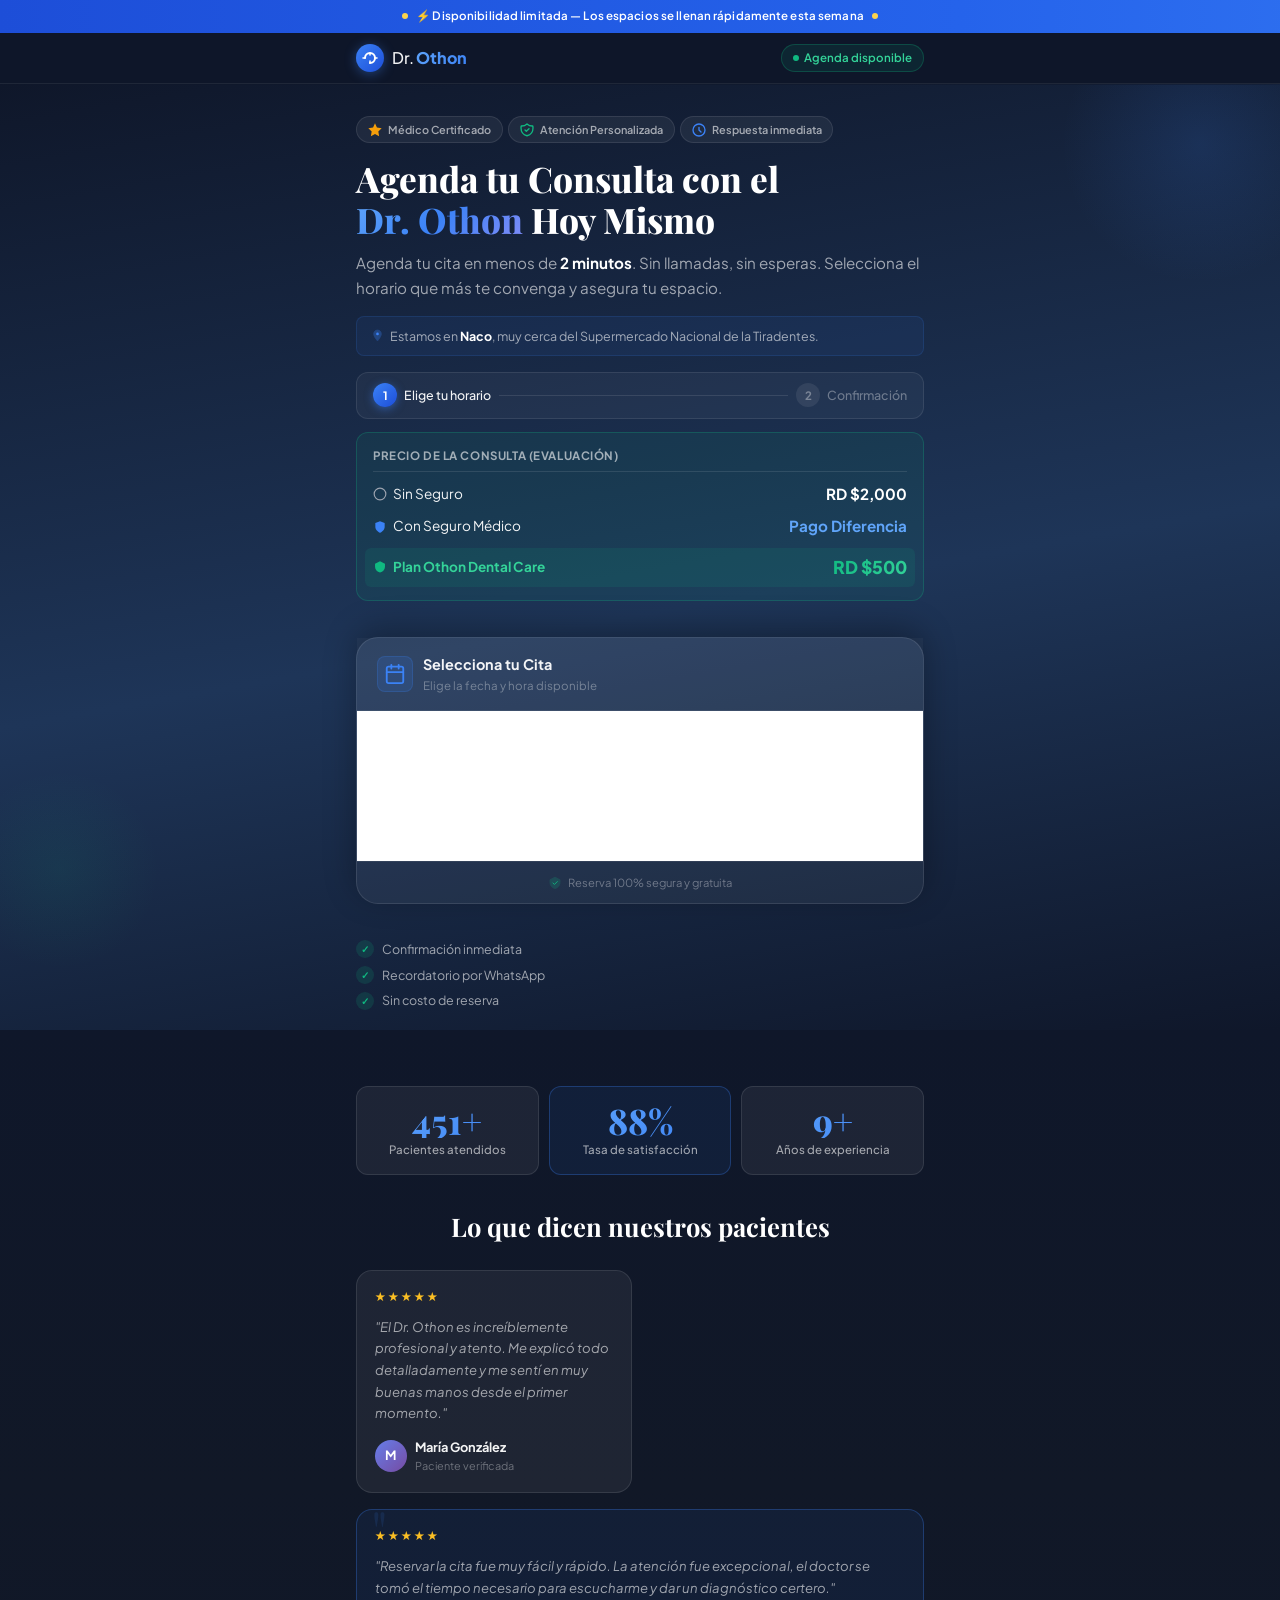
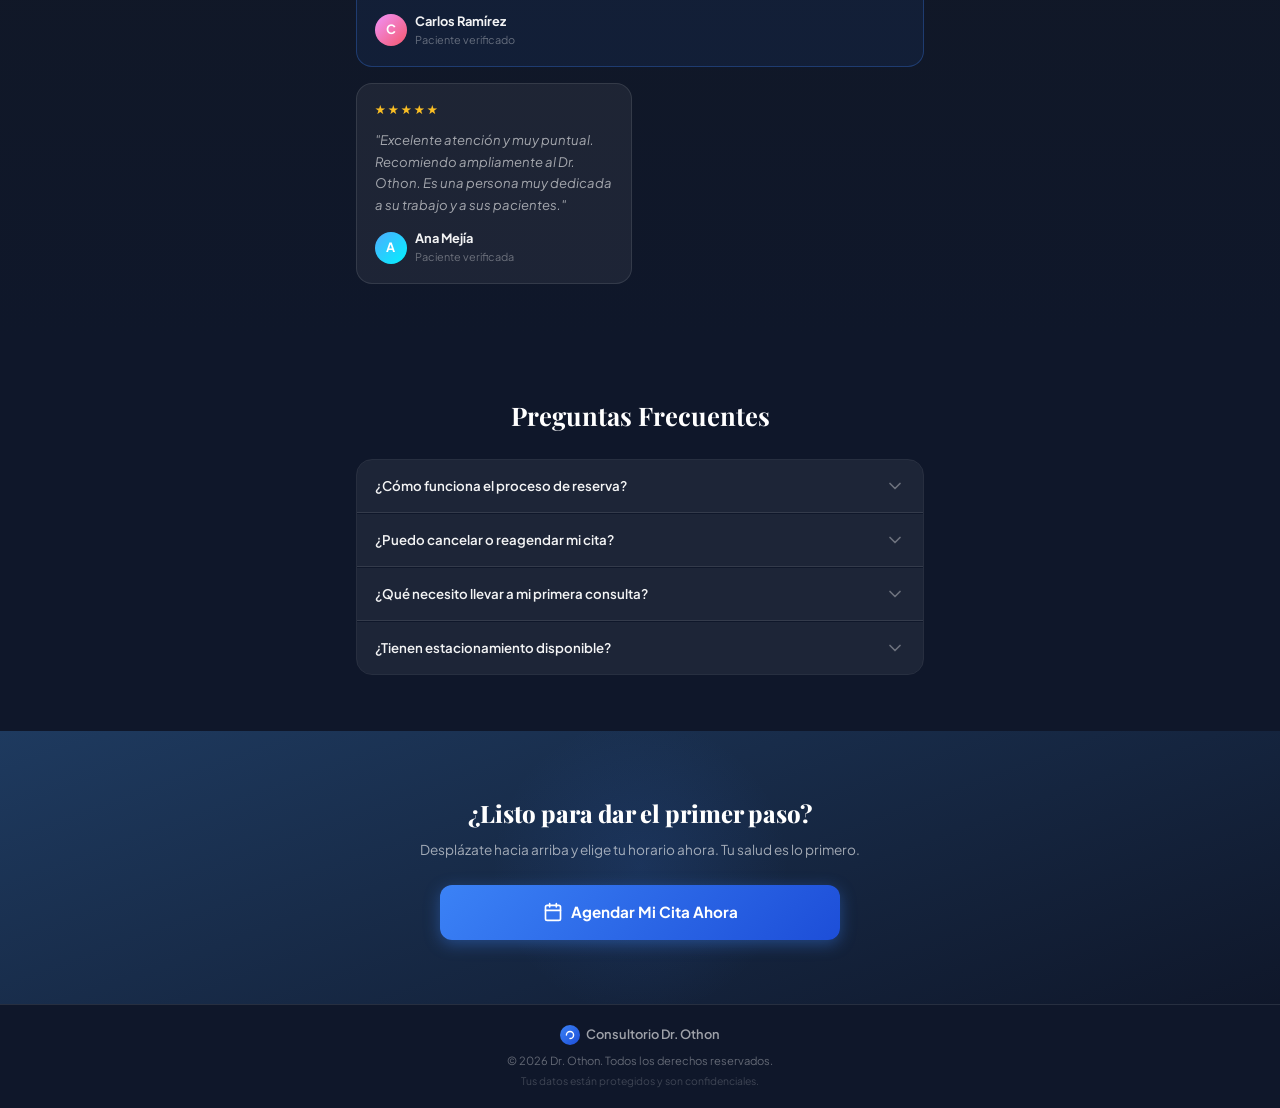
==== public/index.html @ 6ca579f5 "chore: move static files to public dir for stable Cloudflare compilation" ====
<!DOCTYPE html>
<html lang="es">
<head>
  <meta charset="UTF-8" />
  <meta name="viewport" content="width=device-width, initial-scale=1.0" />

  <!-- ── SEO Principal ─────────────────────────────────── -->
  <title>Agenda tu Cita con el Dr. Othon | Clínica Dental & Implantes en Naco</title>
  <meta name="description" content="Reserva tu consulta dental con el Dr. Othon en Boutique Dental, Naco. Atención personalizada, implantes y más. Agenda online en 2 minutos. RD $2,000." />
  <meta name="keywords" content="Dr Othon, dentista Naco, implantes dentales, cita dental, Boutique Dental, Santo Domingo" />
  <link rel="canonical" href="https://othonlanding.pages.dev/" />

  <!-- ── Open Graph (Facebook / WhatsApp) ─────────────── -->
  <meta property="og:type" content="website" />
  <meta property="og:url" content="https://othonlanding.pages.dev/" />
  <meta property="og:title" content="Agenda tu Cita con el Dr. Othon | Boutique Dental" />
  <meta property="og:description" content="Reserva tu consulta dental con el Dr. Othon. Atención de alta calidad en Naco. ¡Agenda hoy en 2 minutos!" />
  <meta property="og:locale" content="es_DO" />
  <meta property="og:site_name" content="Dr. Othon — Boutique Dental" />

  <!-- ── Twitter Card ───────────────────────────────────── -->
  <meta name="twitter:card" content="summary_large_image" />
  <meta name="twitter:title" content="Agenda tu Cita con el Dr. Othon" />
  <meta name="twitter:description" content="Reserva tu consulta dental en 2 minutos. Boutique Dental Naco, DR." />

  <!-- ── Tema y favicon ────────────────────────────────── -->
  <meta name="theme-color" content="#0f172a" />
  <meta name="msapplication-TileColor" content="#0f172a" />
  <link rel="icon" type="image/svg+xml" href="data:image/svg+xml,<svg xmlns='http://www.w3.org/2000/svg' viewBox='0 0 32 32'><circle cx='16' cy='16' r='16' fill='%231D4ED8'/><path d='M10 16c0-3.3 2.7-6 6-6s6 2.7 6 6-2.7 6-6 6' stroke='%23fff' stroke-width='2.5' stroke-linecap='round' fill='none'/><path d='M16 10v2M16 20v2M10 16H8M24 16h-2' stroke='%23fff' stroke-width='2' stroke-linecap='round'/></svg>" />

  <!-- ── Preconnects (performance) ─────────────────────── -->
  <link rel="preconnect" href="https://fonts.googleapis.com" />
  <link rel="preconnect" href="https://fonts.gstatic.com" crossorigin />
  <link rel="preconnect" href="https://api.leadways.app" crossorigin />
  <link rel="preconnect" href="https://connect.facebook.net" crossorigin />
  <link rel="dns-prefetch" href="https://www.facebook.com" />

  <!-- ── Fuentes ────────────────────────────────────────── -->
  <link href="https://fonts.googleapis.com/css2?family=Plus+Jakarta+Sans:wght@400;500;600;700;800&family=Playfair+Display:wght@700;800&display=swap" rel="stylesheet" />

  <!-- ── CSS ───────────────────────────────────────────── -->
  <link rel="stylesheet" href="styles.css" />

  <!-- ── Meta Pixel ────────────────────────────────────── -->
  <script>
    !function(f,b,e,v,n,t,s)
    {if(f.fbq)return;n=f.fbq=function(){n.callMethod?
    n.callMethod.apply(n,arguments):n.queue.push(arguments)};
    if(!f._fbq)f._fbq=n;n.push=n;n.loaded=!0;n.version='2.0';
    n.queue=[];t=b.createElement(e);t.async=!0;
    t.src=v;s=b.getElementsByTagName(e)[0];
    s.parentNode.insertBefore(t,s)}(window, document,'script',
    'https://connect.facebook.net/en_US/fbevents.js');
    fbq('init', '1824860601859421');
    fbq('track', 'PageView');
  </script>
  <noscript>
    <img height="1" width="1" style="display:none"
      src="https://www.facebook.com/tr?id=1824860601859421&ev=PageView&noscript=1" />
  </noscript>
</head>
<body>

  <!-- URGENCY BANNER -->
  <div class="urgency-banner" id="urgency-banner">
    <span class="pulse-dot"></span>
    <span>⚡ Disponibilidad limitada — Los espacios se llenan rápidamente esta semana</span>
    <span class="pulse-dot"></span>
  </div>

  <!-- HEADER -->
  <header class="header">
    <div class="header-inner">
      <div class="logo">
        <div class="logo-icon">
          <svg width="28" height="28" viewBox="0 0 28 28" fill="none" aria-hidden="true">
            <circle cx="14" cy="14" r="14" fill="url(#logo-grad)"/>
            <path d="M9 14c0-2.76 2.24-5 5-5s5 2.24 5 5-2.24 5-5 5" stroke="#fff" stroke-width="2" stroke-linecap="round"/>
            <path d="M14 9v2M14 17v2M9 14H7M21 14h-2" stroke="#fff" stroke-width="1.5" stroke-linecap="round"/>
            <defs>
              <linearGradient id="logo-grad" x1="0" y1="0" x2="28" y2="28" gradientUnits="userSpaceOnUse">
                <stop stop-color="#3B82F6"/>
                <stop offset="1" stop-color="#1D4ED8"/>
              </linearGradient>
            </defs>
          </svg>
        </div>
        <span class="logo-text">Dr. <strong>Othon</strong></span>
      </div>
      <div class="header-badge">
        <span class="badge-dot"></span>
        <span>Agenda disponible</span>
      </div>
    </div>
  </header>

  <!-- HERO SECTION -->
  <section class="hero">
    <div class="hero-bg-shapes">
      <div class="shape shape-1"></div>
      <div class="shape shape-2"></div>
      <div class="shape shape-3"></div>
    </div>
    <div class="container">
      <div class="hero-content">
        <div class="trust-badges">
          <div class="trust-badge">
            <svg width="16" height="16" viewBox="0 0 24 24" fill="none" aria-hidden="true"><path d="M12 2l2.9 6.3L22 9.3l-5 4.9 1.2 7L12 18l-6.2 3.2 1.2-7L2 9.3l7.1-1z" fill="#F59E0B"/></svg>
            Médico Certificado
          </div>
          <div class="trust-badge">
            <svg width="16" height="16" viewBox="0 0 24 24" fill="none" aria-hidden="true"><path d="M9 12l2 2 4-4m5.618-4.016A11.955 11.955 0 0112 2.944a11.955 11.955 0 01-8.618 3.04A12.02 12.02 0 003 9c0 5.591 3.824 10.29 9 11.622 5.176-1.332 9-6.03 9-11.622 0-1.042-.133-2.052-.382-3.016z" stroke="#10B981" stroke-width="2" stroke-linecap="round" stroke-linejoin="round"/></svg>
            Atención Personalizada
          </div>
          <div class="trust-badge">
            <svg width="16" height="16" viewBox="0 0 24 24" fill="none" aria-hidden="true"><path d="M12 8v4l3 3m6-3a9 9 0 11-18 0 9 9 0 0118 0z" stroke="#3B82F6" stroke-width="2" stroke-linecap="round" stroke-linejoin="round"/></svg>
            Respuesta inmediata
          </div>
        </div>

        <h1 class="hero-title">
          Agenda tu Consulta con el<br/>
          <span class="highlight-text">Dr. Othon</span> Hoy Mismo
        </h1>

        <p class="hero-subtitle">
          Agenda tu cita en menos de <strong>2 minutos</strong>. Sin llamadas, sin esperas.
          Selecciona el horario que más te convenga y asegura tu espacio.
        </p>

        <!-- UBICACION -->
        <div class="location-note">
          <svg width="13" height="13" viewBox="0 0 24 24" fill="none" aria-hidden="true"><path d="M12 2C8.13 2 5 5.13 5 9c0 5.25 7 13 7 13s7-7.75 7-13c0-3.87-3.13-7-7-7z" fill="#3B82F6" opacity=".3" stroke="#3B82F6" stroke-width="1.5"/><circle cx="12" cy="9" r="2.5" fill="#3B82F6"/></svg>
          <span>Estamos en <strong>Naco</strong>, muy cerca del Supermercado Nacional de la Tiradentes.</span>
        </div>

        <!-- STEP INDICATOR -->
        <div class="steps-indicator">
          <div class="step active" id="step-indicator-1">
            <div class="step-num">1</div>
            <span>Elige tu horario</span>
          </div>
          <div class="step-connector"></div>
          <div class="step" id="step-indicator-2">
            <div class="step-num">2</div>
            <span>Confirmación</span>
          </div>
        </div>

        <!-- PRICING OPTIONS -->
        <div class="price-tag" style="display: block; padding: 0.85rem 1rem;">
          <div style="font-size: 0.72rem; font-weight: 700; color: var(--text-secondary); text-transform: uppercase; letter-spacing: 0.05em; margin-bottom: 0.7rem; border-bottom: 1px solid rgba(255,255,255,0.1); padding-bottom: 0.4rem;">
            Precio de la consulta (Evaluación)
          </div>
          
          <!-- Variant 1 -->
          <div style="display: flex; justify-content: space-between; align-items: center; margin-bottom: 0.6rem;">
            <span style="font-size: 0.85rem; color: var(--text-primary); display: flex; align-items: center; gap: 6px;">
              <svg width="14" height="14" viewBox="0 0 24 24" fill="none"><circle cx="12" cy="12" r="10" stroke="#9CA3AF" stroke-width="2"/></svg>
              Sin Seguro
            </span>
            <span style="font-size: 0.95rem; font-weight: 700; color: #fff;">RD $2,000</span>
          </div>

          <!-- Variant 2 -->
          <div style="display: flex; justify-content: space-between; align-items: center; margin-bottom: 0.6rem;">
            <span style="font-size: 0.85rem; color: var(--text-primary); display: flex; align-items: center; gap: 6px;">
              <svg width="14" height="14" viewBox="0 0 24 24" fill="none"><path d="M12 22s8-4 8-10V5l-8-3-8 3v7c0 6 8 10 8 10z" fill="#3B82F6"/></svg>
              Con Seguro Médico
            </span>
            <span style="font-size: 0.95rem; font-weight: 700; color: #60A5FA;">Pago Diferencia</span>
          </div>
          
          <!-- Variant 3 -->
          <div style="display: flex; justify-content: space-between; align-items: center; background: rgba(16,185,129,0.1); padding: 0.4rem 0.5rem; margin: 0 -0.5rem; border-radius: 6px;">
            <span style="font-size: 0.85rem; display: flex; align-items: center; gap: 6px;">
              <svg width="14" height="14" viewBox="0 0 24 24" fill="none"><path d="M12 2l-8.5 4.5v5c0 4.6 3.6 8.9 8.5 10 4.9-1.1 8.5-5.4 8.5-10v-5L12 2z" fill="#10B981"/></svg>
              <strong style="color: var(--green-400);">Plan Othon Dental Care</strong>
            </span>
            <span style="font-size: 1.1rem; font-weight: 800; background: linear-gradient(135deg, #10B981, #34D399); -webkit-background-clip: text; -webkit-text-fill-color: transparent; background-clip: text;">RD $500</span>
          </div>
        </div>

      </div>

      <!-- CALENDAR CARD -->
      <div class="calendar-card" id="calendar-section">
        <div class="card-header">
          <div class="card-header-icon">
            <svg width="22" height="22" viewBox="0 0 24 24" fill="none" aria-hidden="true">
              <rect x="3" y="4" width="18" height="18" rx="2" stroke="#3B82F6" stroke-width="2"/>
              <path d="M3 10h18M8 2v4M16 2v4" stroke="#3B82F6" stroke-width="2" stroke-linecap="round"/>
            </svg>
          </div>
          <div>
            <h2 class="card-title">Selecciona tu Cita</h2>
            <p class="card-subtitle">Elige la fecha y hora disponible</p>
          </div>
        </div>

        <div class="calendar-wrapper">
          <iframe 
            src="https://api.leadways.app/widget/booking/D5LoocAgL6M0CqwpDb0W" 
            style="width: 100%;border:none;overflow: hidden;" 
            scrolling="no" 
            id="D5LoocAgL6M0CqwpDb0W_1774272347127">
          </iframe>
          <script src="https://api.leadways.app/js/form_embed.js" type="text/javascript"></script>
        </div>

        <div class="calendar-footer">
          <div class="security-note">
            <svg width="14" height="14" viewBox="0 0 24 24" fill="none" aria-hidden="true">
              <path d="M12 2l-8.5 4.5v5c0 4.6 3.6 8.9 8.5 10 4.9-1.1 8.5-5.4 8.5-10v-5L12 2z" fill="#10B981" opacity=".2" stroke="#10B981" stroke-width="1.5"/>
              <path d="M8.5 12l2.5 2.5 5-5" stroke="#10B981" stroke-width="1.5" stroke-linecap="round" stroke-linejoin="round"/>
            </svg>
            <span>Reserva 100% segura y gratuita</span>
          </div>
        </div>
      </div>

      <!-- BENEFITS ROW — debajo del calendario -->
      <div class="benefits-row">
        <div class="benefit-item">
          <div class="benefit-icon">✓</div>
          <span>Confirmación inmediata</span>
        </div>
        <div class="benefit-item">
          <div class="benefit-icon">✓</div>
          <span>Recordatorio por WhatsApp</span>
        </div>
        <div class="benefit-item">
          <div class="benefit-icon">✓</div>
          <span>Sin costo de reserva</span>
        </div>
      </div>
    </div>
  </section>

  <!-- SOCIAL PROOF SECTION -->
  <section class="social-proof">
    <div class="container">
      <div class="stat-cards">
        <div class="stat-card">
          <div class="stat-number">500+</div>
          <div class="stat-label">Pacientes atendidos</div>
        </div>
        <div class="stat-card stat-card--center">
          <div class="stat-number">98%</div>
          <div class="stat-label">Tasa de satisfacción</div>
        </div>
        <div class="stat-card">
          <div class="stat-number">10+</div>
          <div class="stat-label">Años de experiencia</div>
        </div>
      </div>

      <h2 class="section-title">Lo que dicen nuestros pacientes</h2>
      <div class="testimonials-grid">
        <div class="testimonial-card">
          <div class="testimonial-stars">★★★★★</div>
          <p class="testimonial-text">"El Dr. Othon es increíblemente profesional y atento. Me explicó todo detalladamente y me sentí en muy buenas manos desde el primer momento."</p>
          <div class="testimonial-author">
            <div class="author-avatar" style="background: linear-gradient(135deg, #667eea, #764ba2);">M</div>
            <div>
              <div class="author-name">María González</div>
              <div class="author-detail">Paciente verificada</div>
            </div>
          </div>
        </div>
        <div class="testimonial-card testimonial-card--featured">
          <div class="testimonial-stars">★★★★★</div>
          <p class="testimonial-text">"Reservar la cita fue muy fácil y rápido. La atención fue excepcional, el doctor se tomó el tiempo necesario para escucharme y dar un diagnóstico certero."</p>
          <div class="testimonial-author">
            <div class="author-avatar" style="background: linear-gradient(135deg, #f093fb, #f5576c);">C</div>
            <div>
              <div class="author-name">Carlos Ramírez</div>
              <div class="author-detail">Paciente verificado</div>
            </div>
          </div>
        </div>
        <div class="testimonial-card">
          <div class="testimonial-stars">★★★★★</div>
          <p class="testimonial-text">"Excelente atención y muy puntual. Recomiendo ampliamente al Dr. Othon. Es una persona muy dedicada a su trabajo y a sus pacientes."</p>
          <div class="testimonial-author">
            <div class="author-avatar" style="background: linear-gradient(135deg, #4facfe, #00f2fe);">A</div>
            <div>
              <div class="author-name">Ana Mejía</div>
              <div class="author-detail">Paciente verificada</div>
            </div>
          </div>
        </div>
      </div>
    </div>
  </section>

  <!-- FAQ SECTION -->
  <section class="faq-section">
    <div class="container-narrow">
      <h2 class="section-title">Preguntas Frecuentes</h2>
      <div class="faq-list">
        <div class="faq-item">
          <button class="faq-question" aria-expanded="false" onclick="toggleFaq(this)">
            <span>¿Cómo funciona el proceso de reserva?</span>
            <svg class="faq-icon" width="20" height="20" viewBox="0 0 24 24" fill="none"><path d="M6 9l6 6 6-6" stroke="currentColor" stroke-width="2" stroke-linecap="round" stroke-linejoin="round"/></svg>
          </button>
          <div class="faq-answer">
            <p>Es muy sencillo: selecciona la fecha y hora disponible en el calendario, completa tus datos de contacto y listo. Recibirás una confirmación inmediata por correo electrónico con todos los detalles de tu cita.</p>
          </div>
        </div>
        <div class="faq-item">
          <button class="faq-question" aria-expanded="false" onclick="toggleFaq(this)">
            <span>¿Puedo cancelar o reagendar mi cita?</span>
            <svg class="faq-icon" width="20" height="20" viewBox="0 0 24 24" fill="none"><path d="M6 9l6 6 6-6" stroke="currentColor" stroke-width="2" stroke-linecap="round" stroke-linejoin="round"/></svg>
          </button>
          <div class="faq-answer">
            <p>Sí, puedes cancelar o reagendar tu cita con al menos 24 horas de anticipación. Encontrarás el enlace para hacerlo en el correo de confirmación que recibirás.</p>
          </div>
        </div>
        <div class="faq-item">
          <button class="faq-question" aria-expanded="false" onclick="toggleFaq(this)">
            <span>¿Qué necesito llevar a mi primera consulta?</span>
            <svg class="faq-icon" width="20" height="20" viewBox="0 0 24 24" fill="none"><path d="M6 9l6 6 6-6" stroke="currentColor" stroke-width="2" stroke-linecap="round" stroke-linejoin="round"/></svg>
          </button>
          <div class="faq-answer">
            <p>Para tu primera consulta te recomendamos traer tu identificación personal, cualquier resultado de exámenes previos relevantes y una lista de los medicamentos que tomas actualmente si aplica.</p>
          </div>
        </div>
        <div class="faq-item">
          <button class="faq-question" aria-expanded="false" onclick="toggleFaq(this)">
            <span>¿Tienen estacionamiento disponible?</span>
            <svg class="faq-icon" width="20" height="20" viewBox="0 0 24 24" fill="none"><path d="M6 9l6 6 6-6" stroke="currentColor" stroke-width="2" stroke-linecap="round" stroke-linejoin="round"/></svg>
          </button>
          <div class="faq-answer">
            <p>Sí, contamos con estacionamiento disponible para nuestros pacientes. Al confirmar tu cita, recibirás instrucciones detalladas sobre cómo llegar a nuestra consulta.</p>
          </div>
        </div>
      </div>
    </div>
  </section>

  <!-- FINAL CTA -->
  <section class="final-cta">
    <div class="container-narrow text-center">
      <h2 class="cta-title">¿Listo para dar el primer paso?</h2>
      <p class="cta-subtitle">Desplázate hacia arriba y elige tu horario ahora. Tu salud es lo primero.</p>
      <a href="#calendar-section" class="btn-primary btn-large" id="scroll-to-calendar-btn">
        <svg width="20" height="20" viewBox="0 0 24 24" fill="none" aria-hidden="true">
          <rect x="3" y="4" width="18" height="18" rx="2" stroke="currentColor" stroke-width="2"/>
          <path d="M3 10h18M8 2v4M16 2v4" stroke="currentColor" stroke-width="2" stroke-linecap="round"/>
        </svg>
        Agendar Mi Cita Ahora
      </a>
    </div>
  </section>

  <!-- FOOTER -->
  <footer class="footer">
    <div class="container">
      <div class="footer-inner">
        <div class="footer-logo">
          <svg width="20" height="20" viewBox="0 0 28 28" fill="none" aria-hidden="true">
            <circle cx="14" cy="14" r="14" fill="url(#logo-grad2)"/>
            <path d="M9 14c0-2.76 2.24-5 5-5s5 2.24 5 5-2.24 5-5 5" stroke="#fff" stroke-width="2" stroke-linecap="round"/>
            <defs>
              <linearGradient id="logo-grad2" x1="0" y1="0" x2="28" y2="28" gradientUnits="userSpaceOnUse">
                <stop stop-color="#3B82F6"/><stop offset="1" stop-color="#1D4ED8"/>
              </linearGradient>
            </defs>
          </svg>
          <span>Consultorio Dr. Othon</span>
        </div>
        <p class="footer-copy">© 2026 Dr. Othon. Todos los derechos reservados.</p>
        <p class="footer-note">Tus datos están protegidos y son confidenciales.</p>
      </div>
    </div>
  </footer>

  <!-- form_embed.js ya está cargado junto al iframe arriba -->
  <script src="main.js"></script>
</body>
</html>
---- public/styles.css ----
/* =========================================================
   DR. OTHON LANDING — MOBILE-FIRST STYLES
   Todo está diseñado para móvil por defecto.
   Desktop es secundario.
   ========================================================= */

/* ── Reset & Base ────────────────────────────────────────── */
*, *::before, *::after {
  box-sizing: border-box;
  margin: 0;
  padding: 0;
}

:root {
  --blue-500:   #3B82F6;
  --blue-600:   #2563EB;
  --blue-700:   #1D4ED8;
  --green-400:  #34D399;
  --green-500:  #10B981;
  --amber-400:  #FBBF24;
  --amber-500:  #F59E0B;
  --slate-900:  #0f172a;
  --slate-800:  #1e293b;
  --white:      #ffffff;
  --glass-bg:   rgba(255,255,255,0.06);
  --glass-border: rgba(255,255,255,0.1);
  --text-primary: rgba(255,255,255,0.95);
  --text-secondary: rgba(255,255,255,0.6);
  --text-muted:  rgba(255,255,255,0.35);
  --radius-sm:  8px;
  --radius-md:  12px;
  --radius-lg:  16px;
  --radius-xl:  22px;
  --transition: 0.2s cubic-bezier(0.4, 0, 0.2, 1);
}

html {
  scroll-behavior: smooth;
  -webkit-text-size-adjust: 100%;
}

body {
  font-family: 'Plus Jakarta Sans', -apple-system, BlinkMacSystemFont, sans-serif;
  background-color: var(--slate-900);
  color: var(--text-primary);
  line-height: 1.5;
  -webkit-font-smoothing: antialiased;
  -moz-osx-font-smoothing: grayscale;
  overflow-x: hidden;
  /* Soporte para notch / safe area en iPhone */
  padding-bottom: env(safe-area-inset-bottom);
}

/* ── Layout ──────────────────────────────────────────────── */
.container {
  width: 100%;
  max-width: 480px;      /* Ancho máximo tipo app */
  margin: 0 auto;
  padding: 0 1rem;
}

.container-narrow {
  width: 100%;
  max-width: 480px;
  margin: 0 auto;
  padding: 0 1rem;
}

.text-center { text-align: center; }

/* ── Urgency Banner ─────────────────────────────────────── */
.urgency-banner {
  background: linear-gradient(90deg, #1D4ED8, #2563EB, #3B82F6, #2563EB, #1D4ED8);
  background-size: 300% 100%;
  animation: gradient-shift 4s ease infinite;
  color: #fff;
  font-size: 0.72rem;
  font-weight: 600;
  text-align: center;
  padding: 0.55rem 0.75rem;
  display: flex;
  align-items: center;
  justify-content: center;
  gap: 8px;
  letter-spacing: 0.01em;
  position: sticky;
  top: 0;
  z-index: 1000;
  line-height: 1.3;
}

@keyframes gradient-shift {
  0%, 100% { background-position: 0% 50%; }
  50%       { background-position: 100% 50%; }
}

.pulse-dot {
  display: inline-block;
  width: 6px;
  height: 6px;
  background: #FCD34D;
  border-radius: 50%;
  flex-shrink: 0;
  animation: pulse-dot 1.5s ease infinite;
}

@keyframes pulse-dot {
  0%, 100% { opacity: 1; transform: scale(1); }
  50%       { opacity: 0.5; transform: scale(0.7); }
}

/* ── Header ──────────────────────────────────────────────── */
.header {
  background: rgba(15,23,42,0.92);
  backdrop-filter: blur(16px);
  -webkit-backdrop-filter: blur(16px);
  border-bottom: 1px solid rgba(255,255,255,0.07);
  position: sticky;
  top: 29px;      /* altura del urgency banner */
  z-index: 900;
  padding: 0.7rem 0;
}

.header-inner {
  max-width: 480px;
  margin: 0 auto;
  padding: 0 1rem;
  display: flex;
  align-items: center;
  justify-content: space-between;
}

.logo {
  display: flex;
  align-items: center;
  gap: 8px;
}

.logo-icon {
  display: flex;
  align-items: center;
  justify-content: center;
  filter: drop-shadow(0 2px 6px rgba(59,130,246,0.4));
}

.logo-text {
  font-size: 1rem;
  font-weight: 500;
  color: var(--text-primary);
  letter-spacing: -0.01em;
}

.logo-text strong {
  font-weight: 800;
  background: linear-gradient(135deg, #60A5FA, #3B82F6);
  -webkit-background-clip: text;
  -webkit-text-fill-color: transparent;
  background-clip: text;
}

.header-badge {
  display: flex;
  align-items: center;
  gap: 5px;
  font-size: 0.72rem;
  font-weight: 600;
  color: var(--green-400);
  background: rgba(16,185,129,0.1);
  border: 1px solid rgba(16,185,129,0.25);
  border-radius: 100px;
  padding: 0.28rem 0.7rem;
  white-space: nowrap;
}

.badge-dot {
  width: 6px;
  height: 6px;
  background: var(--green-500);
  border-radius: 50%;
  animation: pulse-dot 1.5s ease infinite;
}

/* ── Hero Section — columna única ────────────────────────── */
.hero {
  padding: 1.5rem 0 0;
  position: relative;
  overflow: hidden;
  background: linear-gradient(170deg, #0f172a 0%, #1e3558 55%, #0f172a 100%);
}

/* Shapes sutiles de fondo */
.hero-bg-shapes { position: absolute; inset: 0; pointer-events: none; overflow: hidden; }
.shape { position: absolute; border-radius: 50%; }
.shape-1 {
  width: 280px; height: 280px;
  background: radial-gradient(circle, rgba(59,130,246,0.14) 0%, transparent 70%);
  top: -80px; right: -60px;
  animation: float-1 8s ease-in-out infinite;
}
.shape-2 {
  width: 200px; height: 200px;
  background: radial-gradient(circle, rgba(16,185,129,0.08) 0%, transparent 70%);
  bottom: 60px; left: -40px;
  animation: float-2 10s ease-in-out infinite;
}
.shape-3 { display: none; } /* No se necesita en móvil */

@keyframes float-1 {
  0%, 100% { transform: translate(0, 0) scale(1); }
  50%       { transform: translate(-10px, 12px) scale(1.04); }
}
@keyframes float-2 {
  0%, 100% { transform: translate(0, 0) scale(1); }
  50%       { transform: translate(8px, -8px) scale(1.02); }
}

/* Hero: columna única */
.hero .container {
  display: flex;
  flex-direction: column;
  gap: 1.25rem;
  position: relative;
  z-index: 1;
}

.hero-content {
  padding-top: 0;
}

/* Trust badges — fila compacta */
.trust-badges {
  display: flex;
  flex-wrap: wrap;
  gap: 5px;
  margin-bottom: 1rem;
}

.trust-badge {
  display: flex;
  align-items: center;
  gap: 5px;
  font-size: 0.68rem;
  font-weight: 600;
  color: var(--text-secondary);
  background: rgba(255,255,255,0.06);
  border: 1px solid rgba(255,255,255,0.09);
  border-radius: 100px;
  padding: 0.28rem 0.65rem;
  transition: var(--transition);
}

/* Hero title — compacto */
.hero-title {
  font-family: 'Playfair Display', Georgia, serif;
  font-size: 1.75rem;
  font-weight: 800;
  line-height: 1.15;
  margin-bottom: 0.6rem;
  color: var(--white);
}

.highlight-text {
  background: linear-gradient(135deg, #60A5FA 0%, #3B82F6 50%, #818CF8 100%);
  -webkit-background-clip: text;
  -webkit-text-fill-color: transparent;
  background-clip: text;
}

.hero-subtitle {
  font-size: 0.88rem;
  color: var(--text-secondary);
  line-height: 1.65;
  margin-bottom: 1rem;
}

.hero-subtitle strong { color: var(--white); }

/* Nota de ubicacion */
.location-note {
  display: flex;
  align-items: flex-start;
  gap: 6px;
  font-size: 0.78rem;
  color: var(--text-secondary);
  line-height: 1.5;
  margin-bottom: 1rem;
  background: rgba(59,130,246,0.07);
  border: 1px solid rgba(59,130,246,0.15);
  border-radius: var(--radius-sm);
  padding: 0.6rem 0.85rem;
}

.location-note svg { flex-shrink: 0; margin-top: 2px; }
.location-note strong { color: var(--white); }

/* Price tag — ancho completo */
.price-tag {
  display: flex;
  flex-direction: column;
  gap: 2px;
  background: rgba(16,185,129,0.08);
  border: 1px solid rgba(16,185,129,0.25);
  border-radius: var(--radius-md);
  padding: 0.65rem 1rem;
  margin-bottom: 1rem;
}

.price-tag-inner {
  display: flex;
  align-items: center;
  gap: 8px;
}

.price-label {
  font-size: 0.7rem;
  font-weight: 600;
  color: var(--text-secondary);
  text-transform: uppercase;
  letter-spacing: 0.06em;
}

.price-amount {
  font-size: 1.3rem;
  font-weight: 800;
  background: linear-gradient(135deg, #FBBF24, #F59E0B);
  -webkit-background-clip: text;
  -webkit-text-fill-color: transparent;
  background-clip: text;
  line-height: 1;
}

.price-note {
  font-size: 0.68rem;
  color: var(--text-muted);
}

/* Steps indicator — compacto */
.steps-indicator {
  display: flex;
  align-items: center;
  margin-bottom: 0.85rem;
  background: rgba(255,255,255,0.04);
  border: 1px solid rgba(255,255,255,0.09);
  border-radius: var(--radius-md);
  padding: 0.65rem 1rem;
}

.step {
  display: flex;
  align-items: center;
  gap: 7px;
  font-size: 0.78rem;
  font-weight: 500;
  color: var(--text-muted);
  transition: var(--transition);
}

.step.active { color: var(--text-primary); }

.step-num {
  width: 24px;
  height: 24px;
  border-radius: 50%;
  background: rgba(255,255,255,0.08);
  display: flex;
  align-items: center;
  justify-content: center;
  font-size: 0.72rem;
  font-weight: 700;
  flex-shrink: 0;
  transition: var(--transition);
}

.step.active .step-num {
  background: linear-gradient(135deg, var(--blue-500), var(--blue-700));
  box-shadow: 0 2px 8px rgba(59,130,246,0.5);
  color: #fff;
}

.step-connector {
  flex: 1;
  height: 1px;
  background: rgba(255,255,255,0.1);
  margin: 0 8px;
}

/* Benefits row — compacto, debajo del calendario */
.benefits-row {
  display: flex;
  flex-direction: column;
  gap: 7px;
  padding: 1rem 0 1.25rem;
}

.benefit-item {
  display: flex;
  align-items: center;
  gap: 8px;
  font-size: 0.78rem;
  color: var(--text-secondary);
}

.benefit-icon {
  width: 18px;
  height: 18px;
  border-radius: 50%;
  background: rgba(16,185,129,0.15);
  color: var(--green-500);
  display: flex;
  align-items: center;
  justify-content: center;
  font-size: 0.6rem;
  font-weight: 700;
  flex-shrink: 0;
}

/* ── Calendar Card — full width, columna única ───────────── */
.calendar-card {
  background: rgba(255,255,255,0.05);
  border: 1px solid rgba(255,255,255,0.1);
  border-radius: var(--radius-xl) var(--radius-xl) 0 0;
  /* sin overflow:hidden para no cortar el iframe */
  box-shadow: 0 -8px 32px rgba(0,0,0,0.3);
  animation: card-appear 0.6s cubic-bezier(0.16, 1, 0.3, 1) 0.15s both;
  /* Quitar el margen lateral para que el calendario sea full-width */
  margin: 0 -1rem;
}

@keyframes card-appear {
  from { opacity: 0; transform: translateY(20px); }
  to   { opacity: 1; transform: translateY(0); }
}

.card-header {
  display: flex;
  align-items: center;
  gap: 10px;
  padding: 1rem 1.25rem;
  border-bottom: 1px solid rgba(255,255,255,0.07);
  background: rgba(255,255,255,0.03);
}

.card-header-icon {
  width: 36px;
  height: 36px;
  border-radius: var(--radius-sm);
  background: rgba(59,130,246,0.15);
  border: 1px solid rgba(59,130,246,0.2);
  display: flex;
  align-items: center;
  justify-content: center;
  flex-shrink: 0;
}

.card-title {
  font-size: 0.9rem;
  font-weight: 700;
  color: var(--text-primary);
}

.card-subtitle {
  font-size: 0.72rem;
  color: var(--text-muted);
  margin-top: 1px;
}

.calendar-wrapper {
  padding: 0;
  background: #ffffff;
}

.calendar-wrapper iframe {
  width: 100%;
  border: none;
  overflow: hidden;
  display: block;
}

.calendar-footer {
  padding: 0.75rem 1.25rem;
  border-top: 1px solid rgba(255,255,255,0.07);
  display: flex;
  align-items: center;
  justify-content: center;
}

.security-note {
  display: flex;
  align-items: center;
  gap: 6px;
  font-size: 0.7rem;
  color: var(--text-muted);
}

/* ── Section Titles ──────────────────────────────────────── */
.section-title {
  font-family: 'Playfair Display', Georgia, serif;
  font-size: 1.4rem;
  font-weight: 700;
  color: var(--white);
  text-align: center;
  margin-bottom: 1.5rem;
}

/* ── Social Proof ────────────────────────────────────────── */
.social-proof {
  padding: 2.5rem 0;
  background: linear-gradient(180deg, #0f172a, #111827, #0f172a);
}

/* Stats — 3 en fila compacta */
.stat-cards {
  display: grid;
  grid-template-columns: repeat(3, 1fr);
  gap: 0.6rem;
  margin-bottom: 2rem;
}

.stat-card {
  background: var(--glass-bg);
  border: 1px solid var(--glass-border);
  border-radius: var(--radius-md);
  padding: 1rem 0.5rem;
  text-align: center;
  transition: var(--transition);
}

.stat-card--center {
  border-color: rgba(59,130,246,0.3);
  background: rgba(59,130,246,0.08);
}

.stat-number {
  font-family: 'Playfair Display', serif;
  font-size: 1.8rem;
  font-weight: 800;
  background: linear-gradient(135deg, #60A5FA, #3B82F6);
  -webkit-background-clip: text;
  -webkit-text-fill-color: transparent;
  background-clip: text;
  line-height: 1;
  margin-bottom: 0.3rem;
}

.stat-label {
  font-size: 0.65rem;
  color: var(--text-secondary);
  font-weight: 500;
  line-height: 1.3;
}

/* Testimonials — columna única */
.testimonials-grid {
  display: flex;
  flex-direction: column;
  gap: 0.75rem;
}

.testimonial-card {
  background: var(--glass-bg);
  border: 1px solid var(--glass-border);
  border-radius: var(--radius-lg);
  padding: 1.1rem;
  transition: var(--transition);
}

.testimonial-card--featured {
  border-color: rgba(59,130,246,0.3);
  background: rgba(59,130,246,0.07);
  position: relative;
}

.testimonial-card--featured::before {
  content: '"';
  position: absolute;
  top: -8px; left: 14px;
  font-size: 3.5rem;
  font-family: 'Playfair Display', serif;
  color: rgba(59,130,246,0.12);
  line-height: 1;
}

.testimonial-stars {
  color: var(--amber-400);
  font-size: 0.75rem;
  margin-bottom: 0.6rem;
  letter-spacing: 2px;
}

.testimonial-text {
  font-size: 0.82rem;
  color: var(--text-secondary);
  line-height: 1.65;
  margin-bottom: 0.85rem;
  font-style: italic;
}

.testimonial-author {
  display: flex;
  align-items: center;
  gap: 8px;
}

.author-avatar {
  width: 32px;
  height: 32px;
  border-radius: 50%;
  display: flex;
  align-items: center;
  justify-content: center;
  font-size: 0.8rem;
  font-weight: 700;
  color: #fff;
  flex-shrink: 0;
}

.author-name {
  font-size: 0.8rem;
  font-weight: 700;
  color: var(--text-primary);
}

.author-detail {
  font-size: 0.68rem;
  color: var(--text-muted);
  margin-top: 1px;
}

/* ── FAQ ─────────────────────────────────────────────────── */
.faq-section {
  padding: 2.5rem 0;
  background: #0f172a;
}

.faq-list {
  display: flex;
  flex-direction: column;
  gap: 1px;
  border: 1px solid var(--glass-border);
  border-radius: var(--radius-lg);
  overflow: hidden;
}

.faq-item {
  background: var(--glass-bg);
  border-bottom: 1px solid var(--glass-border);
}

.faq-item:last-child { border-bottom: none; }

.faq-question {
  width: 100%;
  display: flex;
  align-items: center;
  justify-content: space-between;
  gap: 0.75rem;
  padding: 1rem 1.1rem;
  background: none;
  border: none;
  cursor: pointer;
  font-family: inherit;
  font-size: 0.83rem;
  font-weight: 600;
  color: var(--text-primary);
  text-align: left;
  transition: var(--transition);
  /* Área táctil mínima para móvil */
  min-height: 48px;
}

.faq-question:hover {
  background: rgba(255,255,255,0.04);
}

.faq-icon {
  flex-shrink: 0;
  color: var(--text-muted);
  transition: transform 0.3s ease;
}

.faq-question[aria-expanded="true"] .faq-icon {
  transform: rotate(180deg);
}

.faq-answer {
  max-height: 0;
  overflow: hidden;
  transition: max-height 0.35s ease, padding 0.35s ease;
  padding: 0 1.1rem;
}

.faq-answer.open {
  max-height: 200px;
  padding: 0 1.1rem 1rem;
}

.faq-answer p {
  font-size: 0.8rem;
  color: var(--text-secondary);
  line-height: 1.7;
}

/* ── Final CTA ───────────────────────────────────────────── */
.final-cta {
  padding: 3rem 0;
  background: linear-gradient(160deg, #1e3a5f 0%, #0f172a 100%);
  position: relative;
  overflow: hidden;
}

.final-cta::before {
  content: '';
  position: absolute;
  width: 300px; height: 300px;
  background: radial-gradient(circle, rgba(59,130,246,0.12) 0%, transparent 70%);
  top: 50%; left: 50%;
  transform: translate(-50%, -50%);
  border-radius: 50%;
}

.cta-title {
  font-family: 'Playfair Display', Georgia, serif;
  font-size: 1.5rem;
  font-weight: 800;
  color: var(--white);
  margin-bottom: 0.6rem;
  position: relative;
}

.cta-subtitle {
  font-size: 0.85rem;
  color: var(--text-secondary);
  margin-bottom: 1.5rem;
  position: relative;
}

/* ── Buttons ─────────────────────────────────────────────── */
.btn-primary {
  display: inline-flex;
  align-items: center;
  justify-content: center;
  gap: 8px;
  background: linear-gradient(135deg, var(--blue-500), var(--blue-700));
  color: #ffffff;
  text-decoration: none;
  font-family: inherit;
  font-weight: 700;
  font-size: 0.9rem;
  padding: 0.85rem 1.75rem;
  border-radius: var(--radius-md);
  border: none;
  cursor: pointer;
  transition: all 0.2s ease;
  box-shadow: 0 4px 16px rgba(59,130,246,0.4);
  position: relative;
  overflow: hidden;
  /* Área táctil mínima */
  min-height: 48px;
}

.btn-primary:hover, .btn-primary:active {
  transform: translateY(-1px);
  box-shadow: 0 6px 20px rgba(59,130,246,0.55);
}

.btn-large {
  padding: 1rem 2rem;
  font-size: 0.95rem;
  width: 100%;
  max-width: 340px;
}

/* ── Footer ──────────────────────────────────────────────── */
.footer {
  background: var(--slate-900);
  border-top: 1px solid var(--glass-border);
  padding: 1.25rem 0;
}

.footer-inner {
  display: flex;
  flex-direction: column;
  align-items: center;
  gap: 0.25rem;
  text-align: center;
}

.footer-logo {
  display: flex;
  align-items: center;
  gap: 6px;
  font-size: 0.8rem;
  font-weight: 600;
  color: var(--text-secondary);
  margin-bottom: 0.2rem;
}

.footer-copy {
  font-size: 0.7rem;
  color: var(--text-muted);
}

.footer-note {
  font-size: 0.65rem;
  color: rgba(255,255,255,0.2);
}

/* ── Desktop — solo ajustes mínimos ─────────────────────── */
@media (min-width: 640px) {
  .container,
  .container-narrow { max-width: 600px; }
  .header-inner { max-width: 600px; }

  .hero { padding: 2rem 0 0; }
  .hero-title { font-size: 2.2rem; }
  .hero-subtitle { font-size: 0.95rem; }

  .calendar-card {
    margin: 0;
    border-radius: var(--radius-xl);
  }

  .stat-number { font-size: 2.2rem; }
  .stat-label { font-size: 0.72rem; }

  .testimonials-grid {
    display: grid;
    grid-template-columns: 1fr 1fr;
    gap: 1rem;
  }
  .testimonial-card--featured {
    grid-column: 1 / -1;
  }

  .btn-large { max-width: 400px; }
  .section-title { font-size: 1.6rem; }
  .social-proof, .faq-section { padding: 3.5rem 0; }
  .final-cta { padding: 4rem 0; }
}
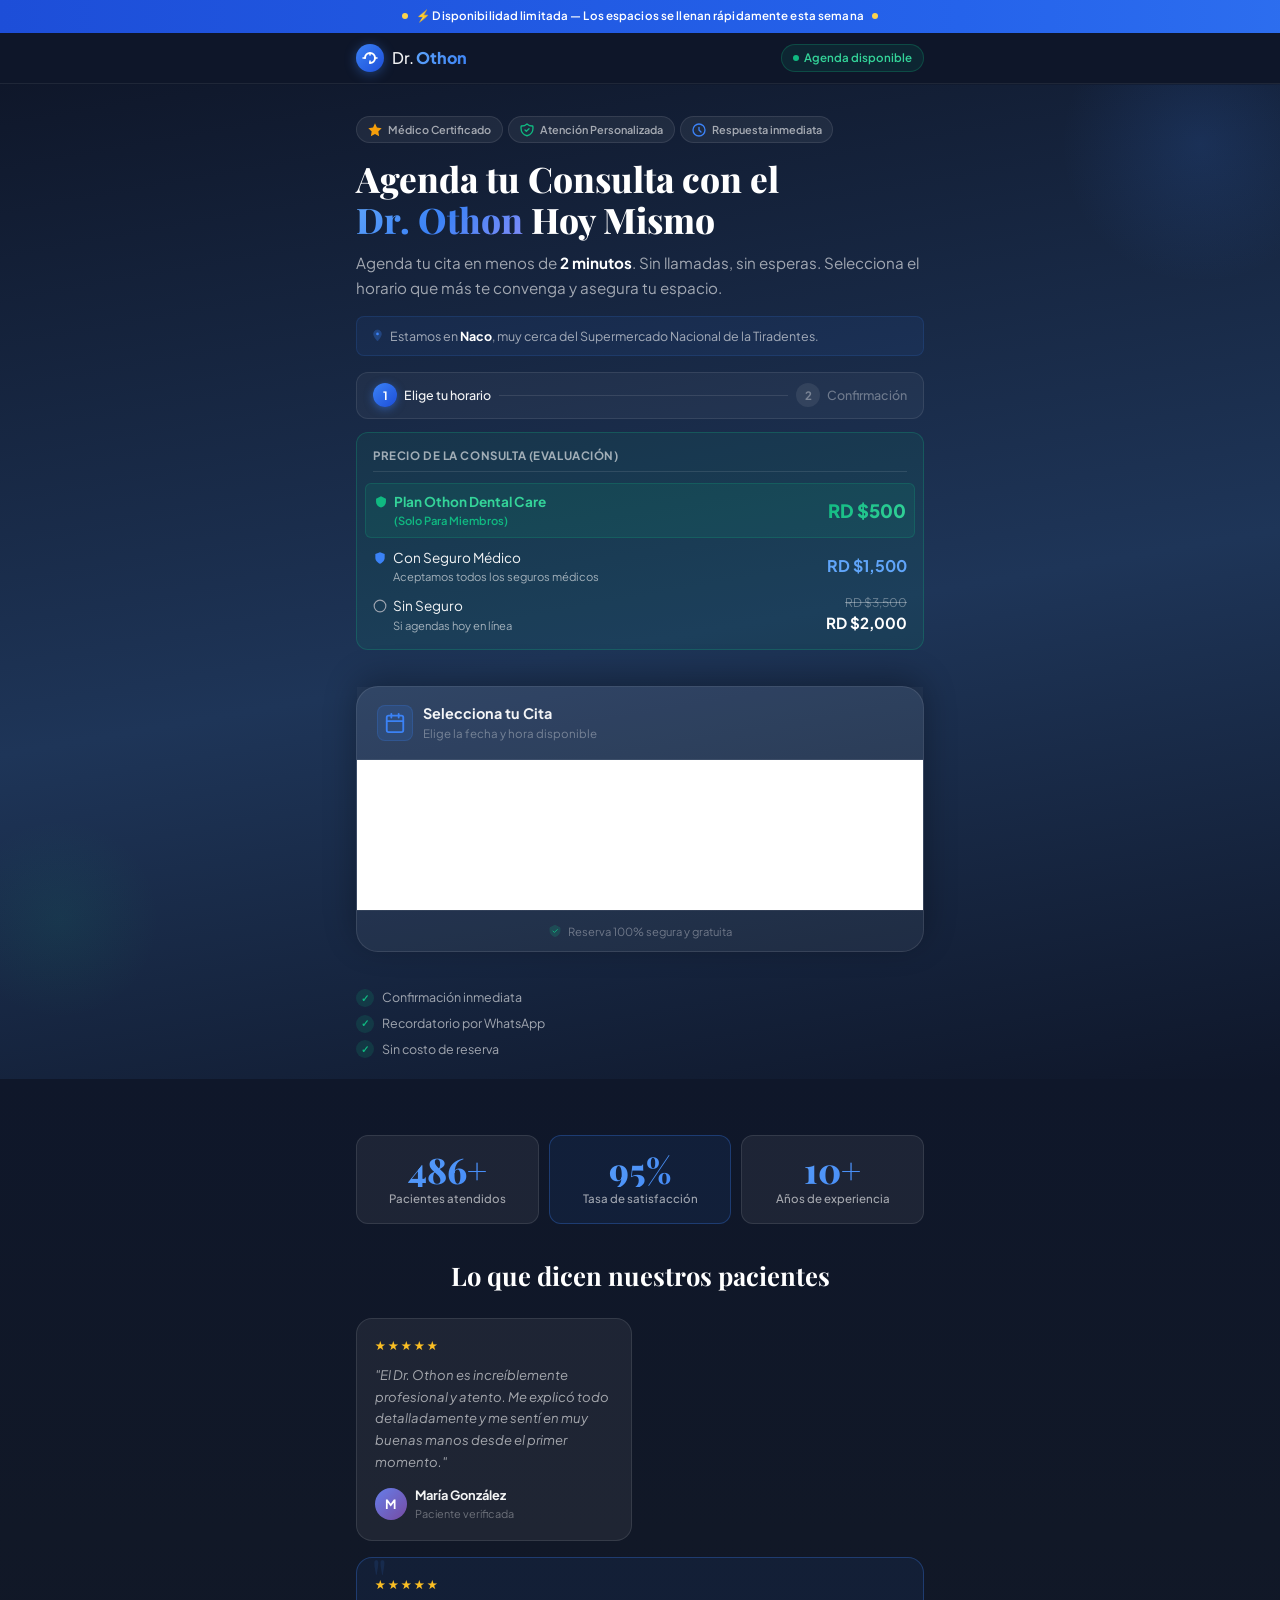
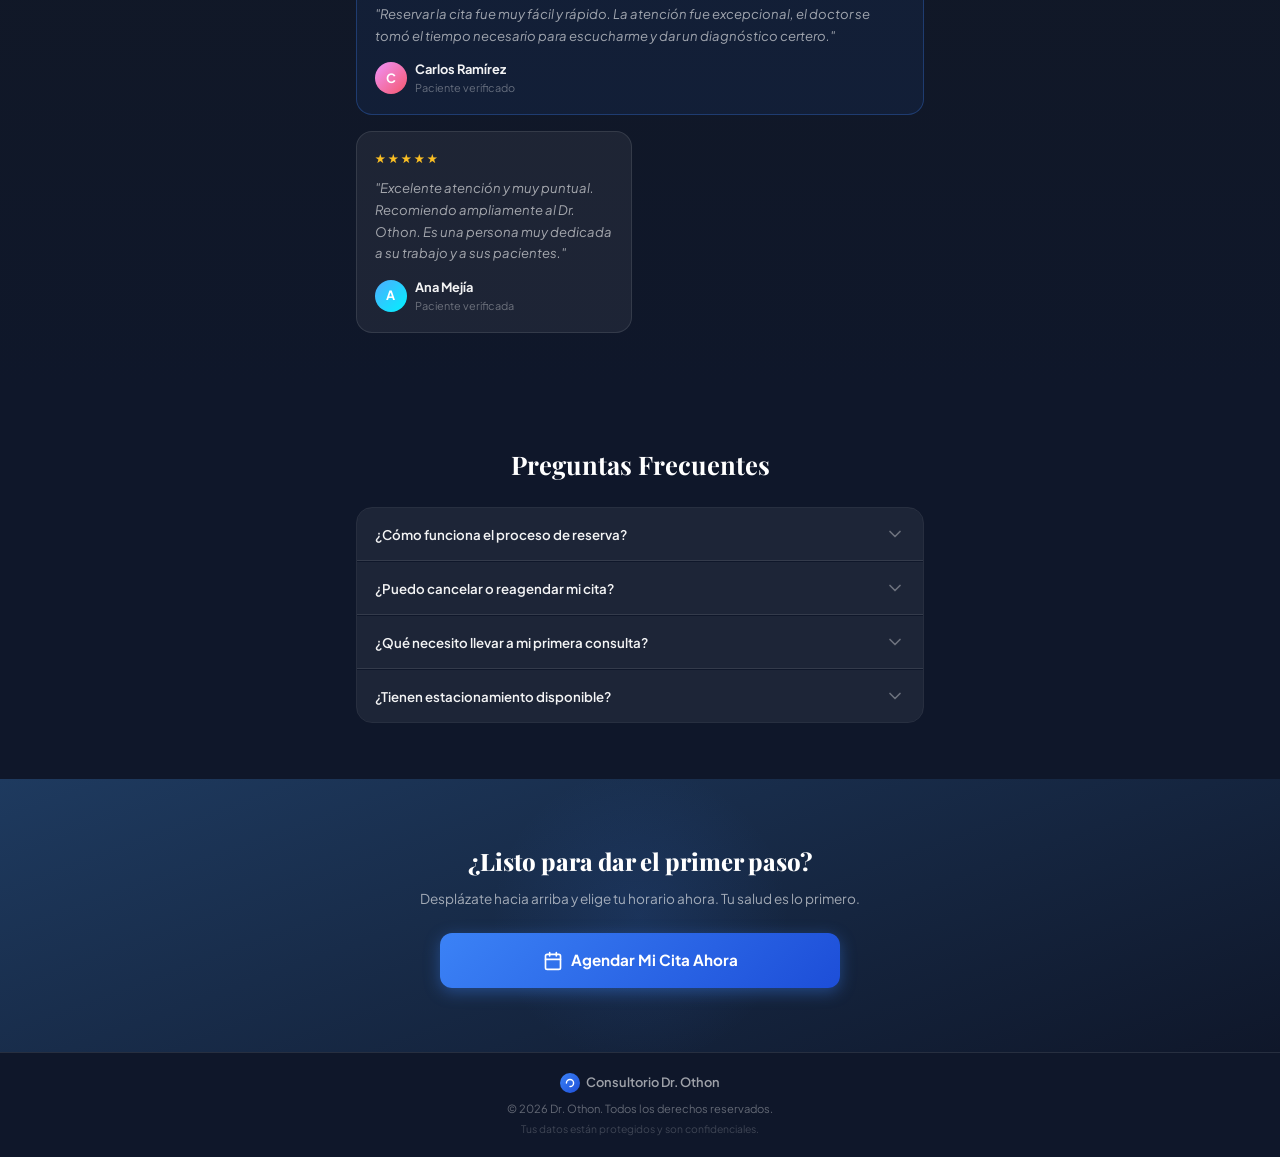
==== commit 81fc8f29: "feat: reorder pricing variants and add subtexts based on user input" ====
--- a/public/index.html
+++ b/public/index.html
@@ -153,31 +153,43 @@
             Precio de la consulta (Evaluación)
           </div>
           
-          <!-- Variant 1 -->
+          <!-- Variant 1: Othon Dental Care -->
+          <div style="display: flex; justify-content: space-between; align-items: center; background: rgba(16,185,129,0.1); padding: 0.5rem; margin: 0 -0.5rem 0.6rem; border-radius: 6px; border: 1px solid rgba(16,185,129,0.2);">
+            <div style="display: flex; flex-direction: column;">
+              <span style="font-size: 0.85rem; display: flex; align-items: center; gap: 6px;">
+                <svg width="14" height="14" viewBox="0 0 24 24" fill="none"><path d="M12 2l-8.5 4.5v5c0 4.6 3.6 8.9 8.5 10 4.9-1.1 8.5-5.4 8.5-10v-5L12 2z" fill="#10B981"/></svg>
+                <strong style="color: var(--green-400);">Plan Othon Dental Care</strong>
+              </span>
+              <span style="font-size: 0.7rem; color: #10B981; margin-left: 20px; font-weight: 600;">(Solo Para Miembros)</span>
+            </div>
+            <span style="font-size: 1.15rem; font-weight: 800; background: linear-gradient(135deg, #10B981, #34D399); -webkit-background-clip: text; -webkit-text-fill-color: transparent; background-clip: text;">RD $500</span>
+          </div>
+
+          <!-- Variant 2: Con Seguro Médico -->
           <div style="display: flex; justify-content: space-between; align-items: center; margin-bottom: 0.6rem;">
-            <span style="font-size: 0.85rem; color: var(--text-primary); display: flex; align-items: center; gap: 6px;">
-              <svg width="14" height="14" viewBox="0 0 24 24" fill="none"><circle cx="12" cy="12" r="10" stroke="#9CA3AF" stroke-width="2"/></svg>
-              Sin Seguro
-            </span>
-            <span style="font-size: 0.95rem; font-weight: 700; color: #fff;">RD $2,000</span>
-          </div>
-
-          <!-- Variant 2 -->
-          <div style="display: flex; justify-content: space-between; align-items: center; margin-bottom: 0.6rem;">
-            <span style="font-size: 0.85rem; color: var(--text-primary); display: flex; align-items: center; gap: 6px;">
-              <svg width="14" height="14" viewBox="0 0 24 24" fill="none"><path d="M12 22s8-4 8-10V5l-8-3-8 3v7c0 6 8 10 8 10z" fill="#3B82F6"/></svg>
-              Con Seguro Médico
-            </span>
-            <span style="font-size: 0.95rem; font-weight: 700; color: #60A5FA;">Pago Diferencia</span>
+            <div style="display: flex; flex-direction: column;">
+              <span style="font-size: 0.85rem; color: var(--text-primary); display: flex; align-items: center; gap: 6px;">
+                <svg width="14" height="14" viewBox="0 0 24 24" fill="none"><path d="M12 22s8-4 8-10V5l-8-3-8 3v7c0 6 8 10 8 10z" fill="#3B82F6"/></svg>
+                Con Seguro Médico
+              </span>
+              <span style="font-size: 0.7rem; color: var(--text-secondary); margin-left: 20px;">Aceptamos todos los seguros médicos</span>
+            </div>
+            <span style="font-size: 1rem; font-weight: 700; color: #60A5FA;">RD $1,500</span>
           </div>
           
-          <!-- Variant 3 -->
-          <div style="display: flex; justify-content: space-between; align-items: center; background: rgba(16,185,129,0.1); padding: 0.4rem 0.5rem; margin: 0 -0.5rem; border-radius: 6px;">
-            <span style="font-size: 0.85rem; display: flex; align-items: center; gap: 6px;">
-              <svg width="14" height="14" viewBox="0 0 24 24" fill="none"><path d="M12 2l-8.5 4.5v5c0 4.6 3.6 8.9 8.5 10 4.9-1.1 8.5-5.4 8.5-10v-5L12 2z" fill="#10B981"/></svg>
-              <strong style="color: var(--green-400);">Plan Othon Dental Care</strong>
-            </span>
-            <span style="font-size: 1.1rem; font-weight: 800; background: linear-gradient(135deg, #10B981, #34D399); -webkit-background-clip: text; -webkit-text-fill-color: transparent; background-clip: text;">RD $500</span>
+          <!-- Variant 3: Sin Seguro -->
+          <div style="display: flex; justify-content: space-between; align-items: center;">
+            <div style="display: flex; flex-direction: column;">
+              <span style="font-size: 0.85rem; color: var(--text-primary); display: flex; align-items: center; gap: 6px;">
+                <svg width="14" height="14" viewBox="0 0 24 24" fill="none"><circle cx="12" cy="12" r="10" stroke="#9CA3AF" stroke-width="2"/></svg>
+                Sin Seguro
+              </span>
+              <span style="font-size: 0.7rem; color: var(--text-secondary); margin-left: 20px;">Si agendas hoy en línea</span>
+            </div>
+            <div style="text-align: right; display: flex; flex-direction: column; align-items: flex-end;">
+              <span style="font-size: 0.75rem; color: var(--text-muted); text-decoration: line-through;">RD $3,500</span>
+              <span style="font-size: 0.95rem; font-weight: 700; color: #fff;">RD $2,000</span>
+            </div>
           </div>
         </div>
 
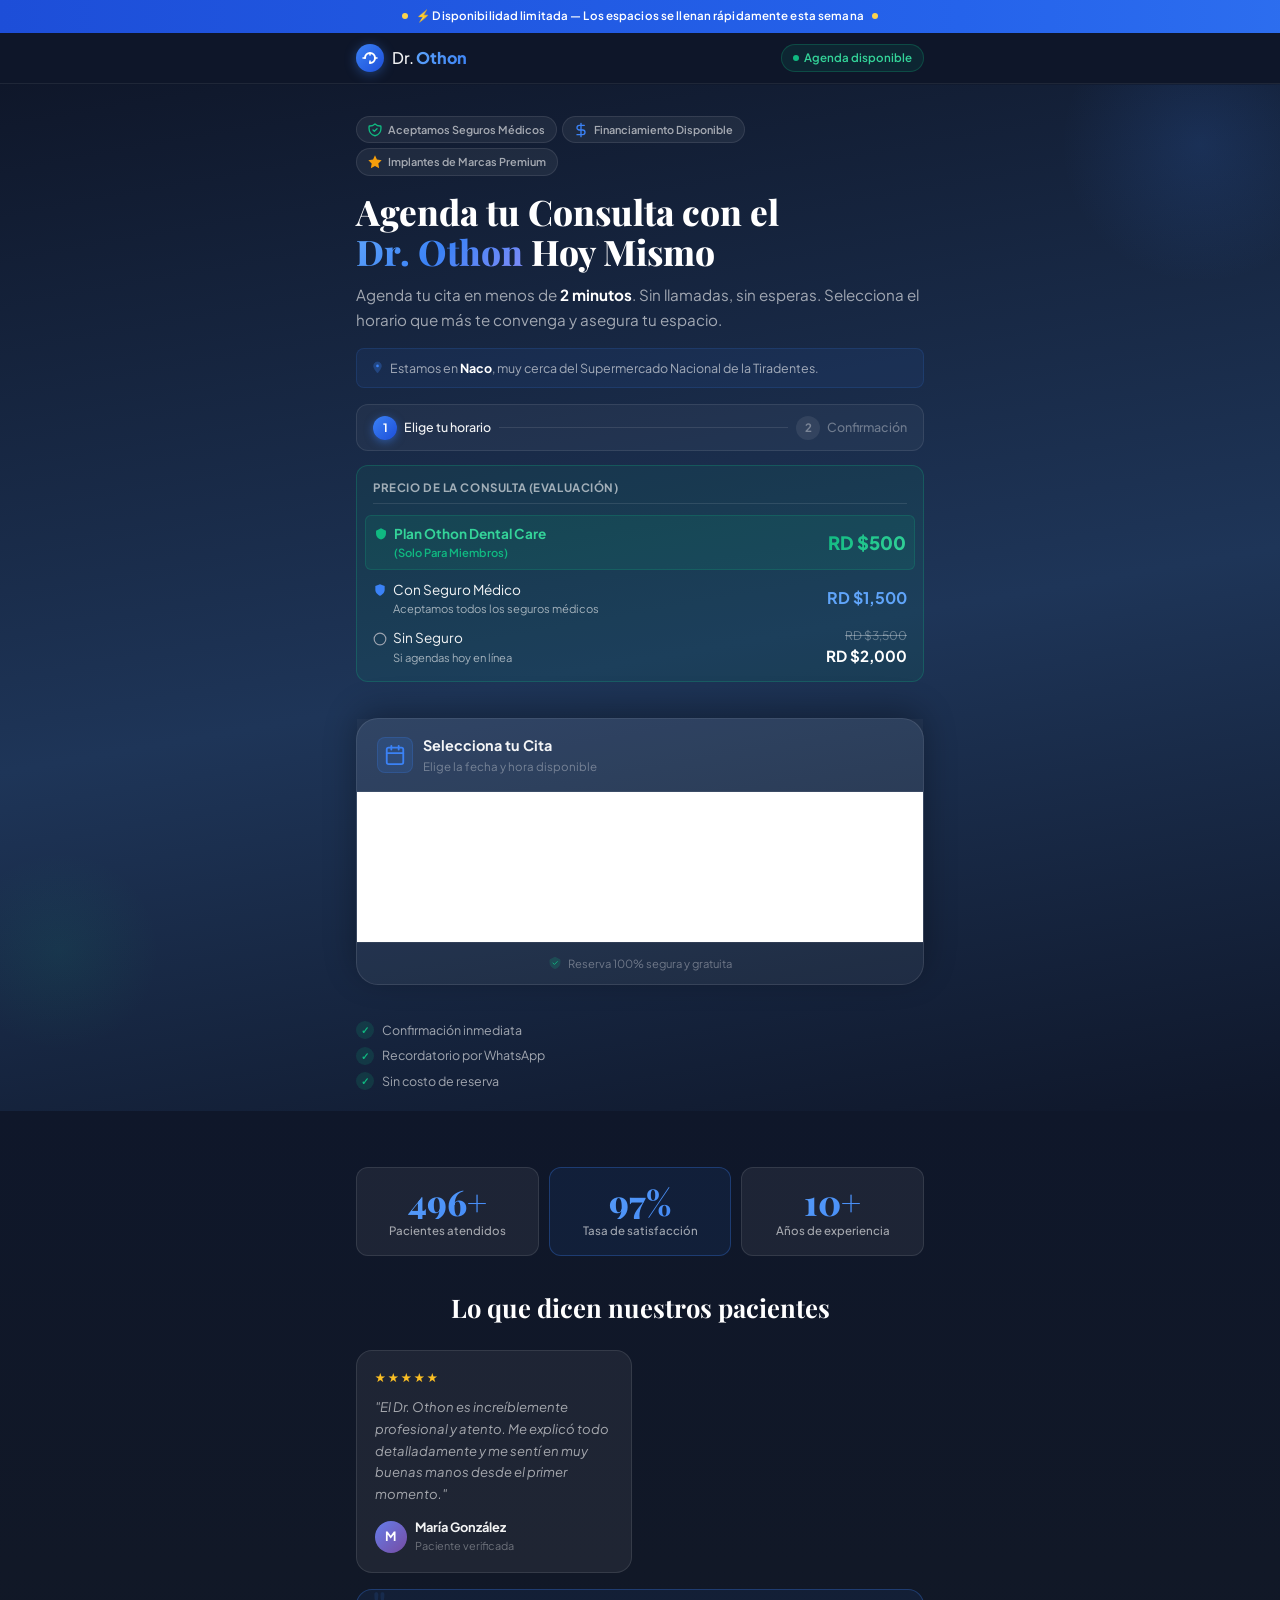
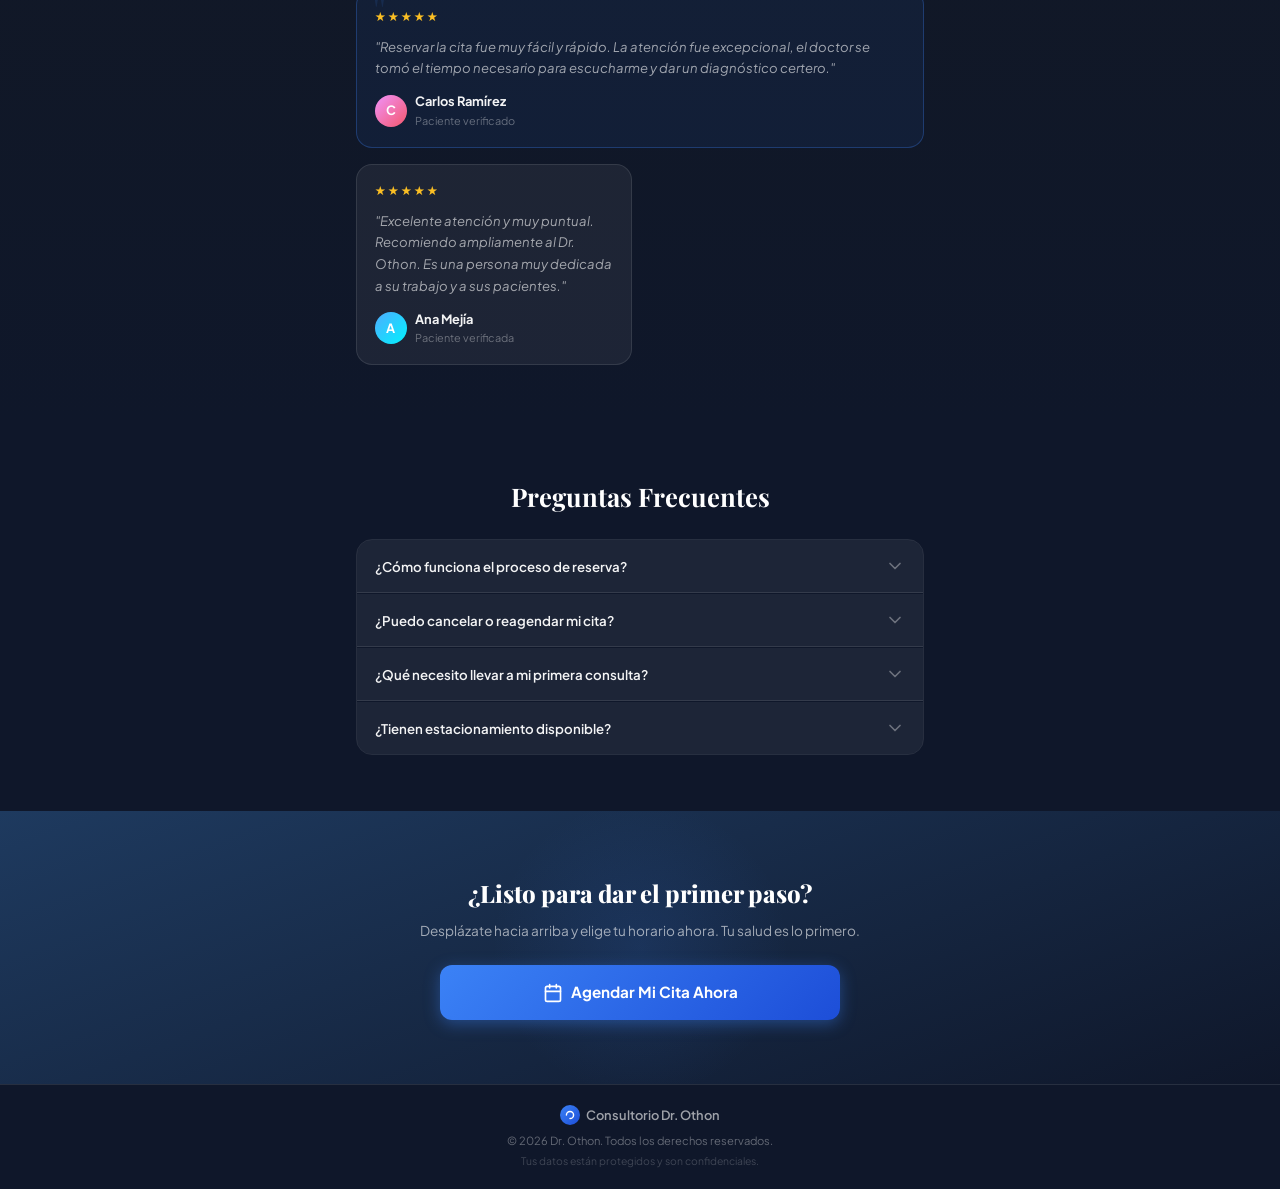
==== commit 47f48e38: "feat: update trust badges text in hero section" ====
--- a/public/index.html
+++ b/public/index.html
@@ -105,16 +105,16 @@
       <div class="hero-content">
         <div class="trust-badges">
           <div class="trust-badge">
+            <svg width="16" height="16" viewBox="0 0 24 24" fill="none" aria-hidden="true"><path d="M9 12l2 2 4-4m5.618-4.016A11.955 11.955 0 0112 2.944a11.955 11.955 0 01-8.618 3.04A12.02 12.02 0 003 9c0 5.591 3.824 10.29 9 11.622 5.176-1.332 9-6.03 9-11.622 0-1.042-.133-2.052-.382-3.016z" stroke="#10B981" stroke-width="2" stroke-linecap="round" stroke-linejoin="round"/></svg>
+            Aceptamos Seguros Médicos
+          </div>
+          <div class="trust-badge">
+            <svg width="16" height="16" viewBox="0 0 24 24" fill="none" aria-hidden="true"><path d="M12 2v20M17 5H9.5a3.5 3.5 0 0 0 0 7h5a3.5 3.5 0 0 1 0 7H6" stroke="#3B82F6" stroke-width="2" stroke-linecap="round" stroke-linejoin="round"/></svg>
+            Financiamiento Disponible
+          </div>
+          <div class="trust-badge">
             <svg width="16" height="16" viewBox="0 0 24 24" fill="none" aria-hidden="true"><path d="M12 2l2.9 6.3L22 9.3l-5 4.9 1.2 7L12 18l-6.2 3.2 1.2-7L2 9.3l7.1-1z" fill="#F59E0B"/></svg>
-            Médico Certificado
-          </div>
-          <div class="trust-badge">
-            <svg width="16" height="16" viewBox="0 0 24 24" fill="none" aria-hidden="true"><path d="M9 12l2 2 4-4m5.618-4.016A11.955 11.955 0 0112 2.944a11.955 11.955 0 01-8.618 3.04A12.02 12.02 0 003 9c0 5.591 3.824 10.29 9 11.622 5.176-1.332 9-6.03 9-11.622 0-1.042-.133-2.052-.382-3.016z" stroke="#10B981" stroke-width="2" stroke-linecap="round" stroke-linejoin="round"/></svg>
-            Atención Personalizada
-          </div>
-          <div class="trust-badge">
-            <svg width="16" height="16" viewBox="0 0 24 24" fill="none" aria-hidden="true"><path d="M12 8v4l3 3m6-3a9 9 0 11-18 0 9 9 0 0118 0z" stroke="#3B82F6" stroke-width="2" stroke-linecap="round" stroke-linejoin="round"/></svg>
-            Respuesta inmediata
+            Implantes de Marcas Premium
           </div>
         </div>
 
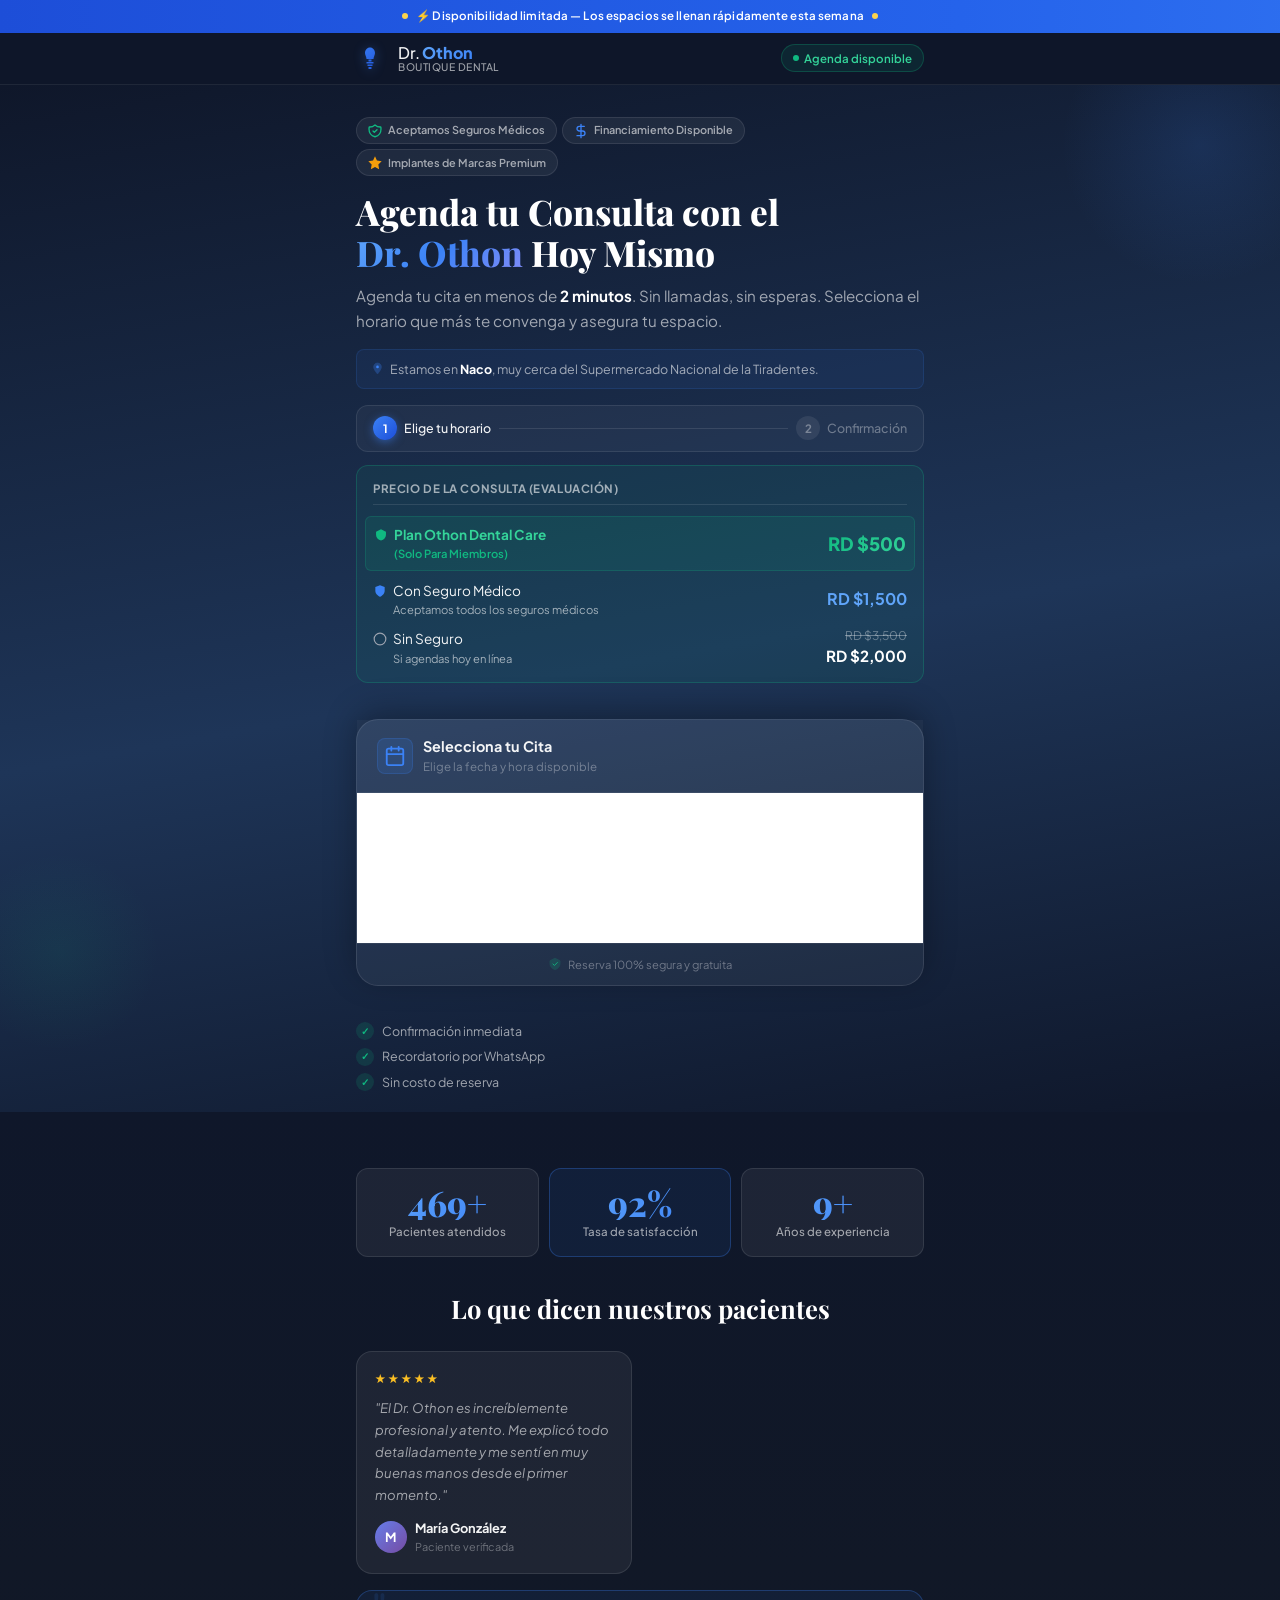
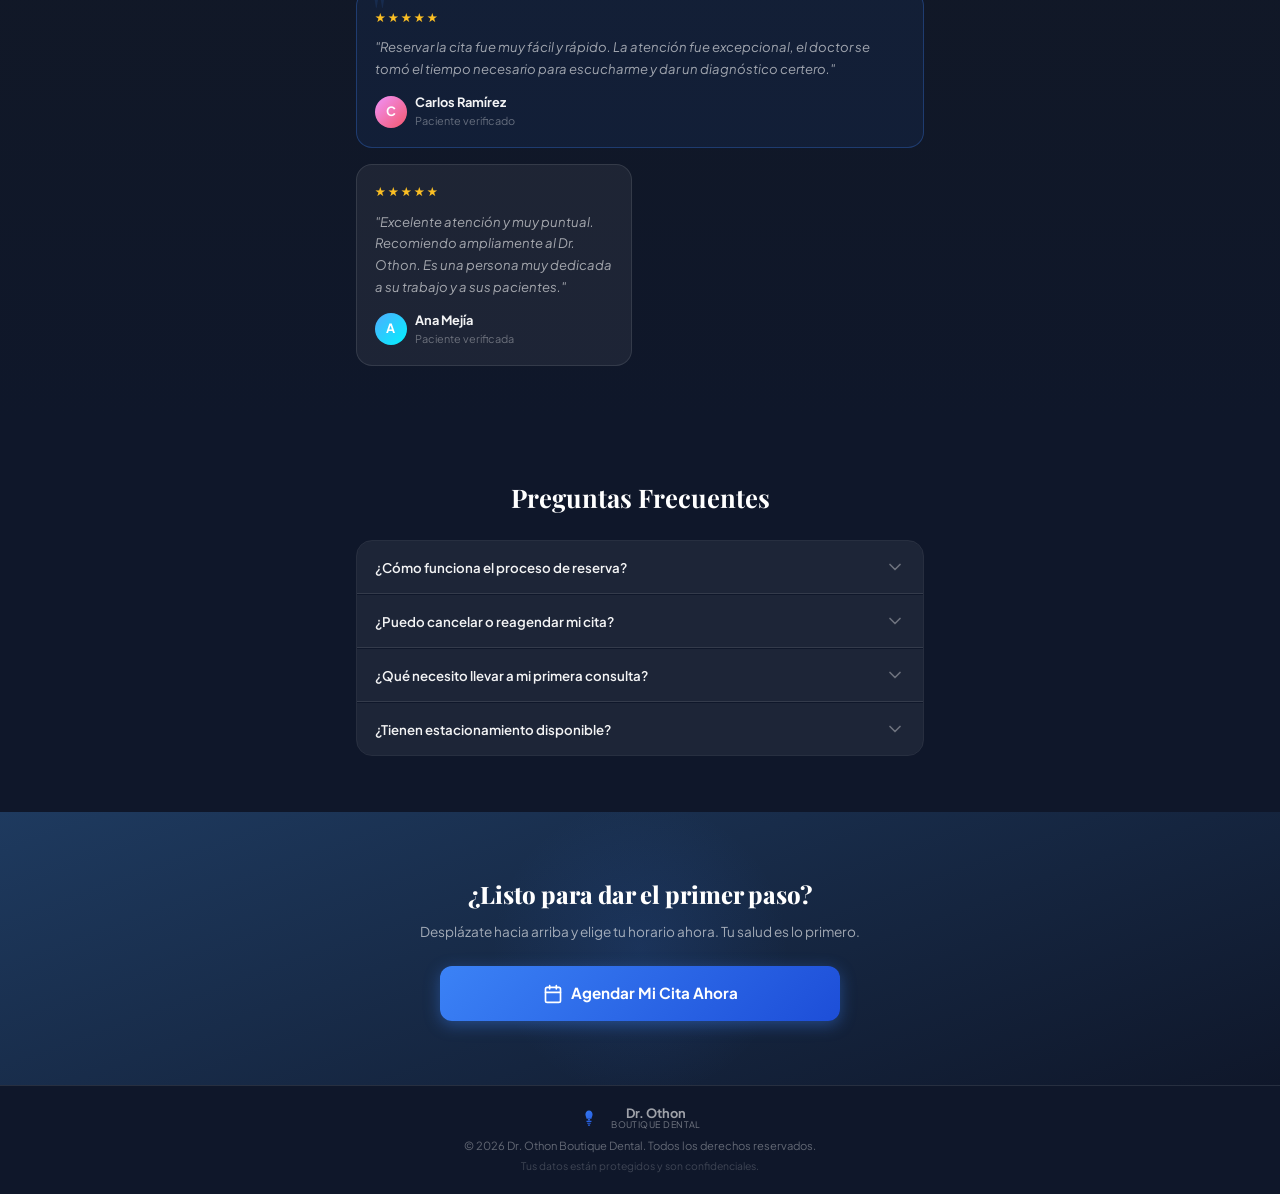
==== commit 8d220290: "feat: brand update to Dr Othon Boutique Dental and implant logo" ====
--- a/public/index.html
+++ b/public/index.html
@@ -74,9 +74,9 @@
       <div class="logo">
         <div class="logo-icon">
           <svg width="28" height="28" viewBox="0 0 28 28" fill="none" aria-hidden="true">
-            <circle cx="14" cy="14" r="14" fill="url(#logo-grad)"/>
-            <path d="M9 14c0-2.76 2.24-5 5-5s5 2.24 5 5-2.24 5-5 5" stroke="#fff" stroke-width="2" stroke-linecap="round"/>
-            <path d="M14 9v2M14 17v2M9 14H7M21 14h-2" stroke="#fff" stroke-width="1.5" stroke-linecap="round"/>
+            <path d="M14 3.5c-3 0-5 2.5-5 5.5 0 2 1.5 4 1.5 6h7c0-2 1.5-4 1.5-6 0-3-2-5.5-5-5.5z" fill="url(#logo-grad)"/>
+            <rect x="12.5" y="15.5" width="3" height="2" fill="url(#logo-grad)"/>
+            <path d="M10.5 18h7v1.5h-7V18zm1 2.5h5v1.5h-5v-1.5zm1 2.5h3v2h-3v-2z" fill="url(#logo-grad)"/>
             <defs>
               <linearGradient id="logo-grad" x1="0" y1="0" x2="28" y2="28" gradientUnits="userSpaceOnUse">
                 <stop stop-color="#3B82F6"/>
@@ -85,7 +85,10 @@
             </defs>
           </svg>
         </div>
-        <span class="logo-text">Dr. <strong>Othon</strong></span>
+        <span class="logo-text" style="display: inline-flex; flex-direction: column; line-height: 1.1; margin-left: 6px;">
+          <span>Dr. <strong>Othon</strong></span>
+          <span style="font-size: 0.65em; font-weight: 500; color: var(--text-secondary); text-transform: uppercase; letter-spacing: 0.05em;">Boutique Dental</span>
+        </span>
       </div>
       <div class="header-badge">
         <span class="badge-dot"></span>
@@ -372,17 +375,21 @@
       <div class="footer-inner">
         <div class="footer-logo">
           <svg width="20" height="20" viewBox="0 0 28 28" fill="none" aria-hidden="true">
-            <circle cx="14" cy="14" r="14" fill="url(#logo-grad2)"/>
-            <path d="M9 14c0-2.76 2.24-5 5-5s5 2.24 5 5-2.24 5-5 5" stroke="#fff" stroke-width="2" stroke-linecap="round"/>
+            <path d="M14 3.5c-3 0-5 2.5-5 5.5 0 2 1.5 4 1.5 6h7c0-2 1.5-4 1.5-6 0-3-2-5.5-5-5.5z" fill="url(#logo-grad2)"/>
+            <rect x="12.5" y="15.5" width="3" height="2" fill="url(#logo-grad2)"/>
+            <path d="M10.5 18h7v1.5h-7V18zm1 2.5h5v1.5h-5v-1.5zm1 2.5h3v2h-3v-2z" fill="url(#logo-grad2)"/>
             <defs>
               <linearGradient id="logo-grad2" x1="0" y1="0" x2="28" y2="28" gradientUnits="userSpaceOnUse">
                 <stop stop-color="#3B82F6"/><stop offset="1" stop-color="#1D4ED8"/>
               </linearGradient>
             </defs>
           </svg>
-          <span>Consultorio Dr. Othon</span>
-        </div>
-        <p class="footer-copy">© 2026 Dr. Othon. Todos los derechos reservados.</p>
+          <span style="display: inline-flex; flex-direction: column; line-height: 1.1; margin-left: 6px;">
+            <span style="font-weight: bold;">Dr. Othon</span>
+            <span style="font-size: 0.7em; font-weight: normal; opacity: 0.7; text-transform: uppercase; letter-spacing: 0.05em;">Boutique Dental</span>
+          </span>
+        </div>
+        <p class="footer-copy">© 2026 Dr. Othon Boutique Dental. Todos los derechos reservados.</p>
         <p class="footer-note">Tus datos están protegidos y son confidenciales.</p>
       </div>
     </div>
